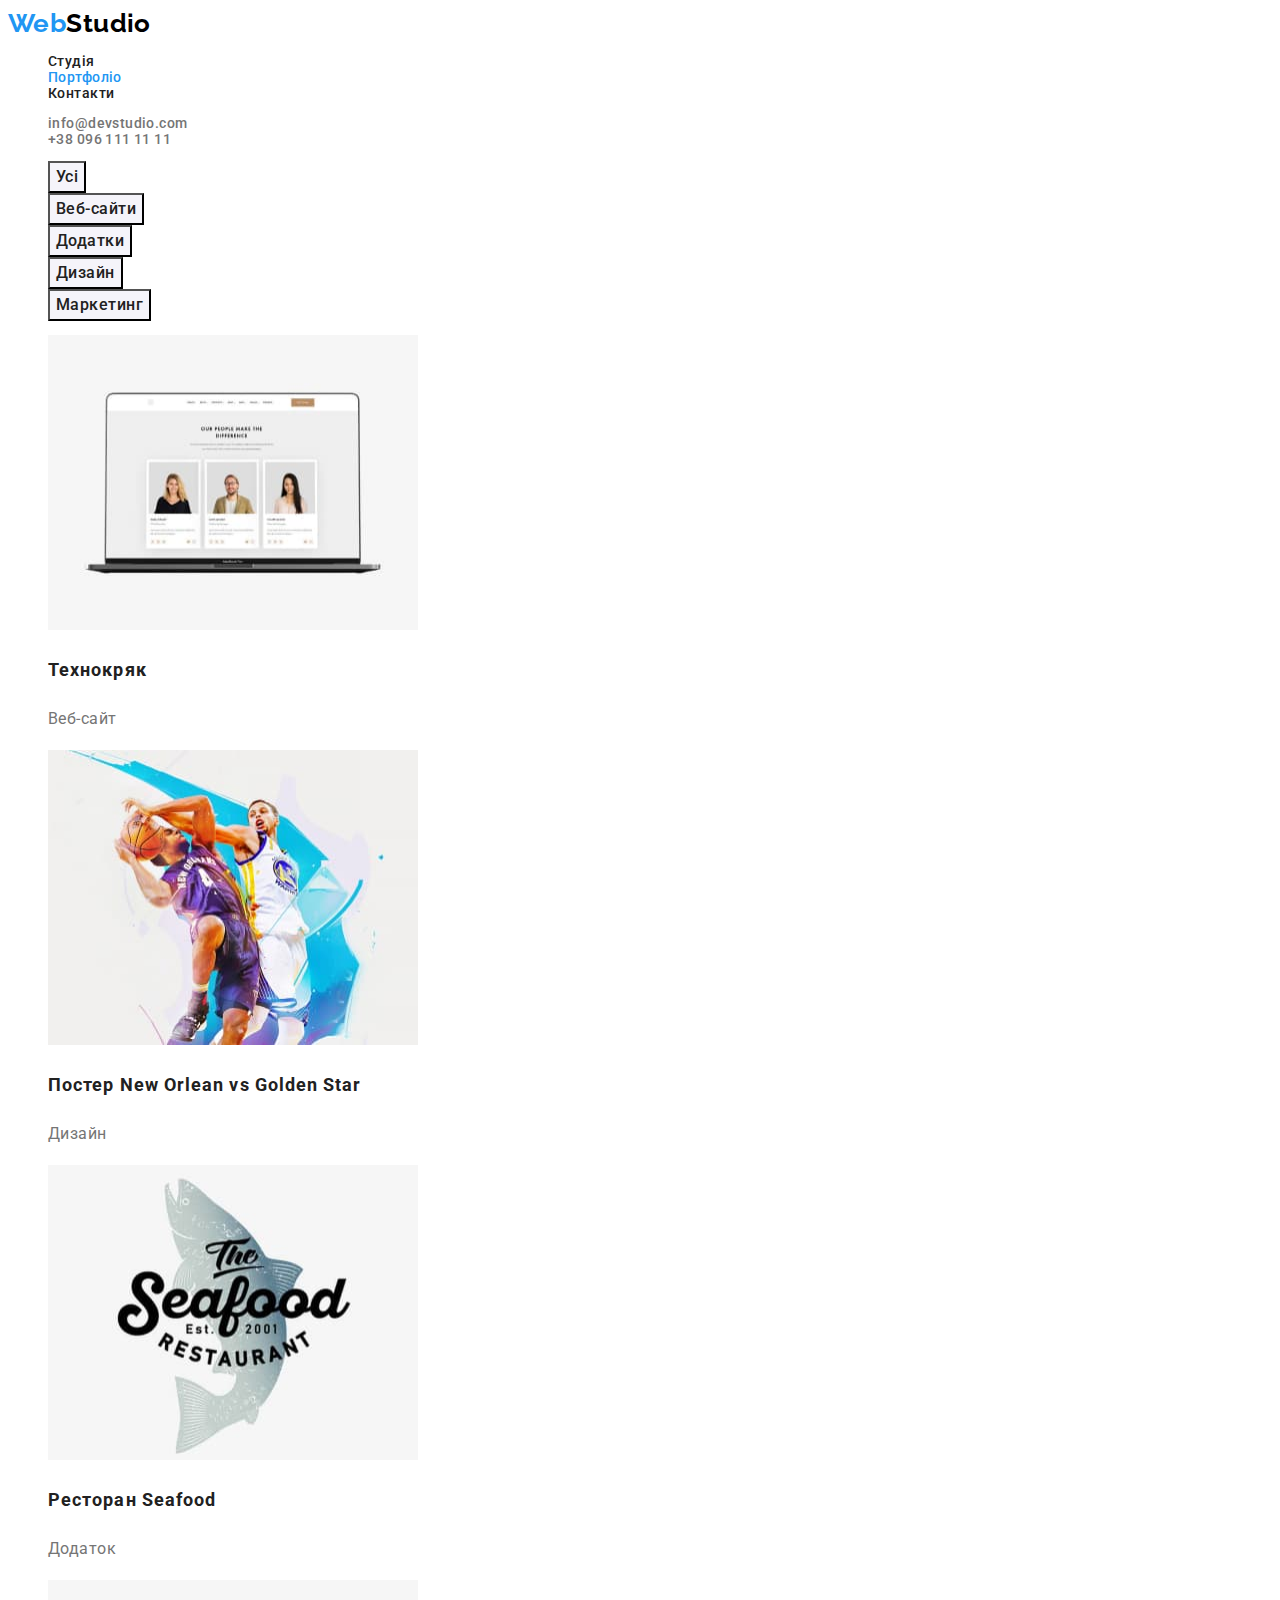
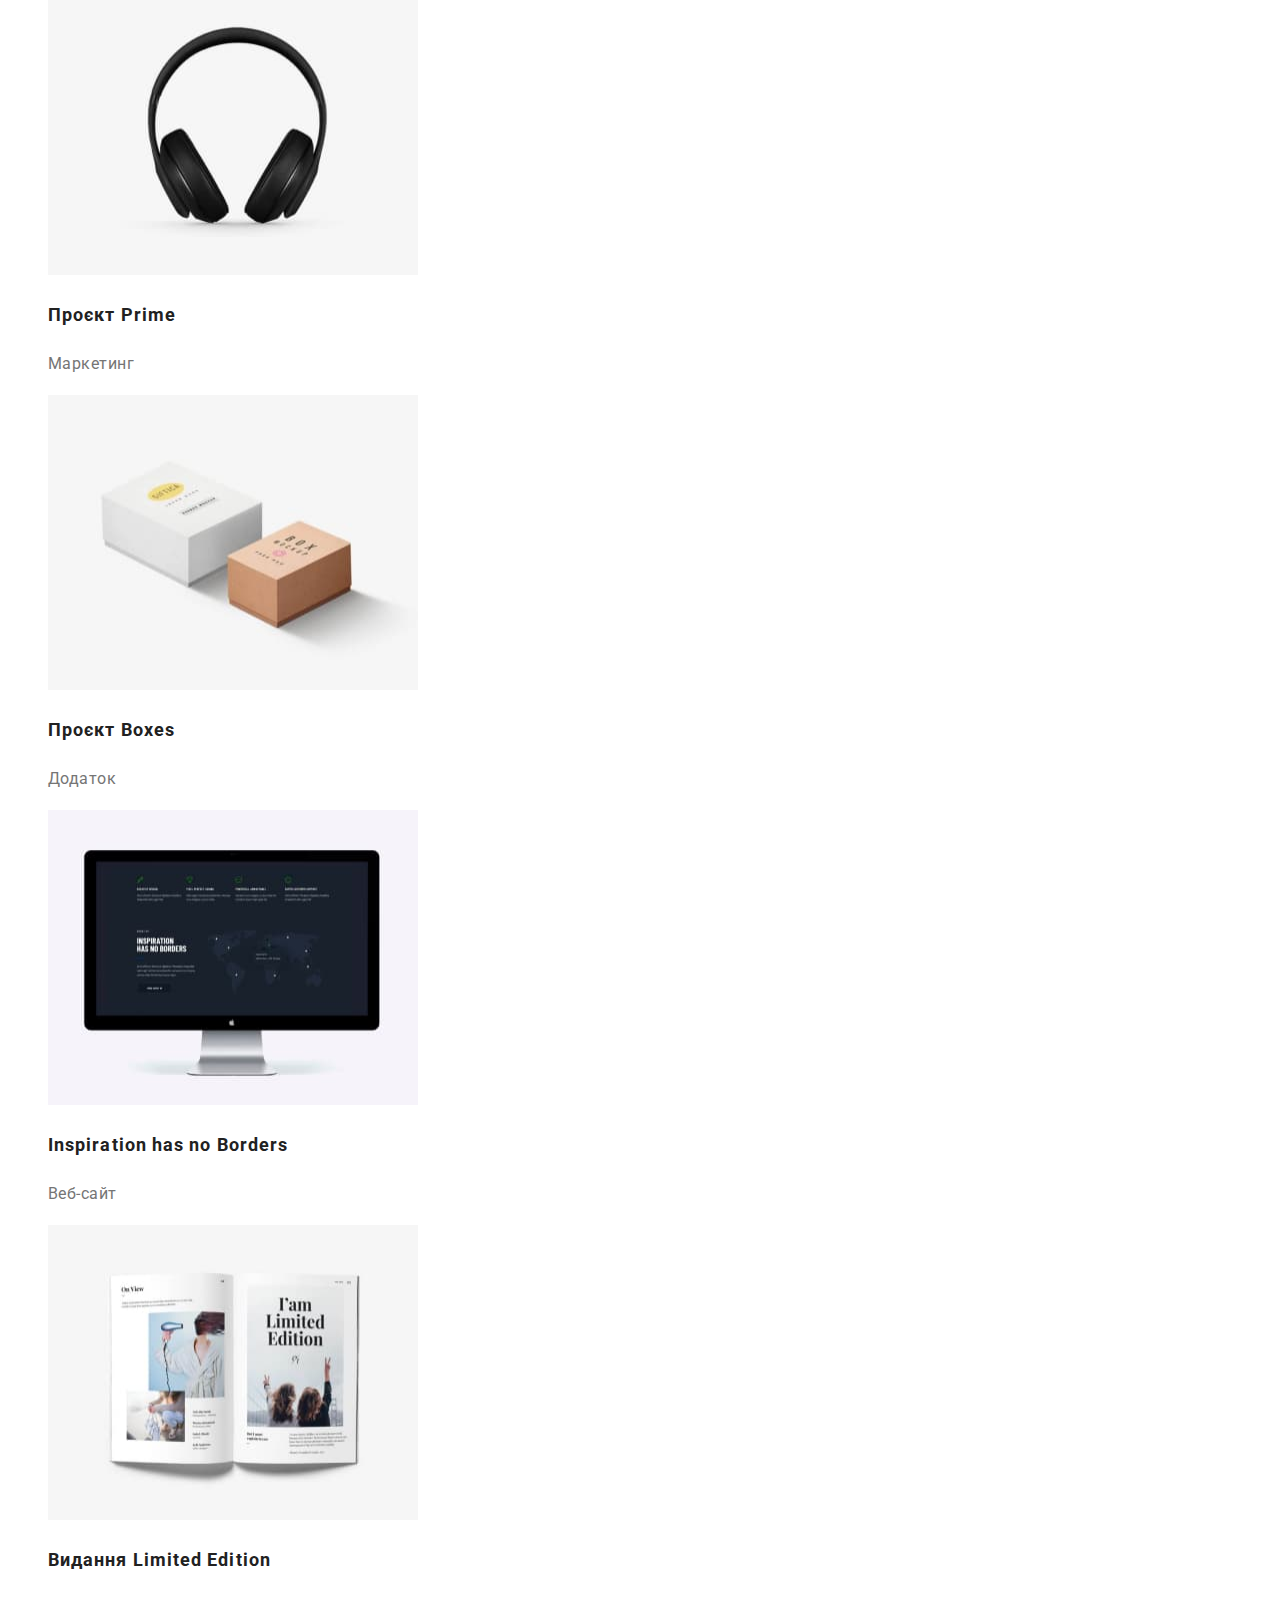
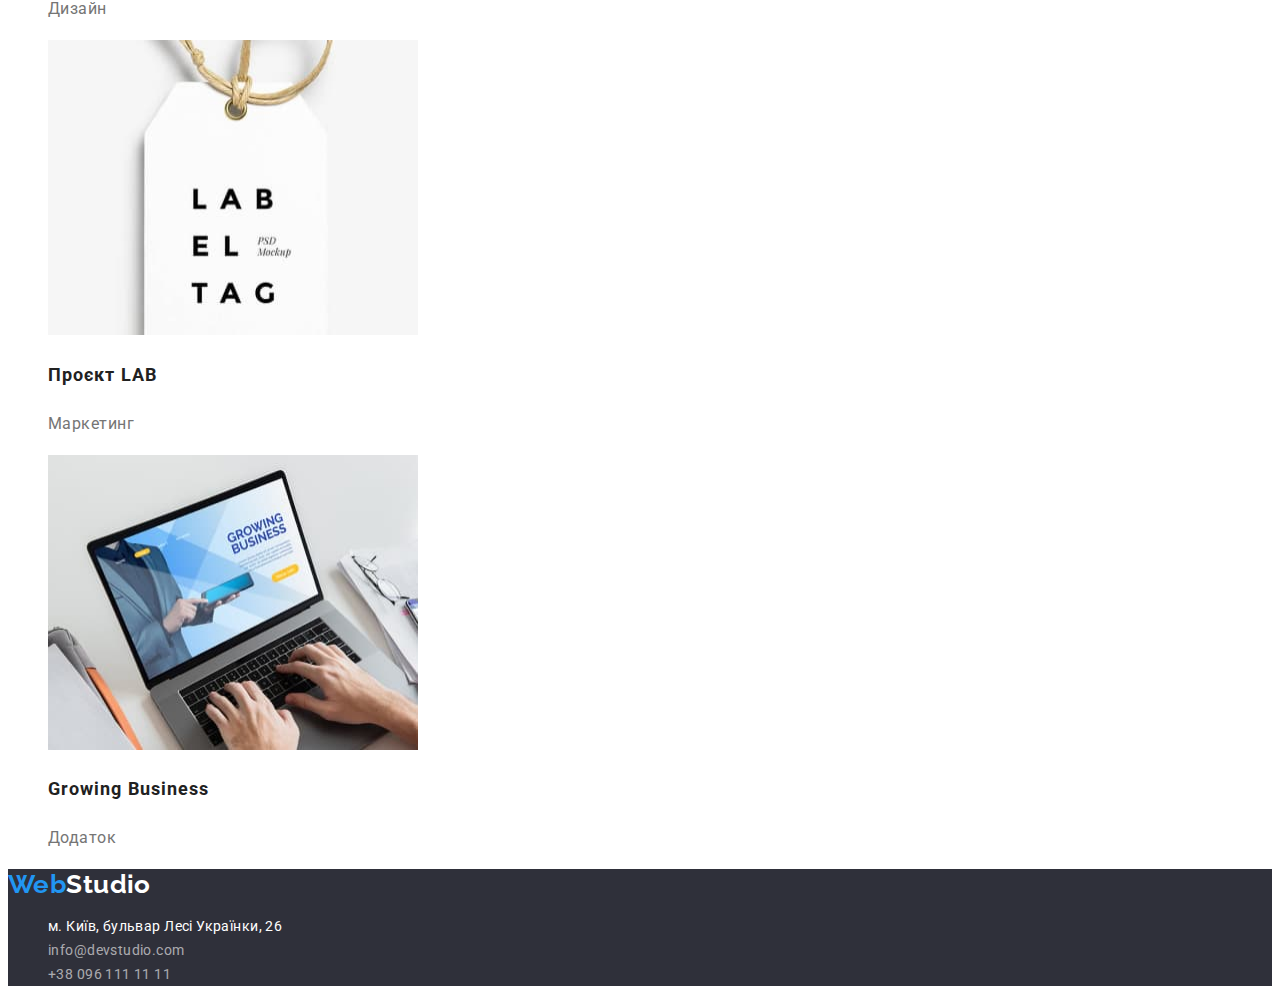
==== portfolio.html @ 183a2298 "Initial commit" ====
<!DOCTYPE html>
<html lang="uk">
  <head>
    <meta charset="UTF-8" />
    <meta http-equiv="X-UA-Compatible" content="IE=edge" />
    <meta name="viewport" content="width=device-width, initial-scale=1.0" />
    <meta name="description" content="Best ukrainian Web Studio" />
    <title lang="en">Portfolio</title>
    <!-- Fonts begin-->
    <link rel="preconnect" href="https://fonts.googleapis.com" />
    <link rel="preconnect" href="https://fonts.gstatic.com" crossorigin />
    <link
      href="https://fonts.googleapis.com/css2?family=Raleway:wght@700&family=Roboto:wght@400;500;700;900&display=swap"
      rel="stylesheet"
    />
    <!-- Fonts end -->
    <link rel="stylesheet" href="./css/styles.css" />
  </head>
  <body class="page-studio">
    <header class="header">
      <nav class="main-nav">
        <a class="logo" href="./index.html" lang="en"
          ><span class="logo-part-1">Web</span>Studio</a
        >
        <ul class="list">
          <li class="list-item">
            <a class="link" href="./index.html">Студія</a>
          </li>
          <li class="list-item current">
            <a class="link" href="./portfolio.html">Портфоліо</a>
          </li>
          <li class="list-item"><a class="link" href="">Контакти</a></li>
        </ul>
      </nav>
      <ul class="list">
        <li class="list-item">
          <a class="link contacts" href="mailto:info@devstudio.com" lang="en"
            >info@devstudio.com</a
          >
        </li>
        <li class="list-item">
          <a class="link contacts" href="tel:+380961111111"
            >+38 096 111 11 11</a
          >
        </li>
      </ul>
    </header>
    <main>
      <!--Portfolio-->
      <section class="section">
        <h1 class="portfolio-title">Наші роботи</h1>
        <ul class="list">
          <li class="list-item">
            <button class="btn" type="button">Усі</button>
          </li>
          <li class="list-item">
            <button class="btn" type="button">Веб-сайти</button>
          </li>
          <li class="list-item">
            <button class="btn" type="button">Додатки</button>
          </li>
          <li class="list-item">
            <button class="btn" type="button">Дизайн</button>
          </li>
          <li class="list-item">
            <button class="btn" type="button">Маркетинг</button>
          </li>
        </ul>
        <ul class="list">
          <li class="list-item">
            <img
              class="image"
              src="./images/portfolio-img/portfolio-img-1.jpg"
              alt="Website screen"
              width="370"
              height="295"
            />
            <h2 class="image-title">Технокряк</h2>
            <p class="image-desc">Веб-сайт</p>
          </li>
          <li class="list-item">
            <img
              class="image"
              src="./images/portfolio-img/portfolio-img-2.jpg"
              alt="Poster screen"
              width="370"
              height="295"
            />
            <h2 class="image-title">Постер New Orlean vs Golden Star</h2>
            <p class="image-desc">Дизайн</p>
          </li>
          <li class="list-item">
            <img
              class="image"
              src="./images/portfolio-img/portfolio-img-3.jpg"
              alt="Application screen"
              width="370"
              height="295"
            />
            <h2 class="image-title">Ресторан Seafood</h2>
            <p class="image-desc">Додаток</p>
          </li>
          <li class="list-item">
            <img
              class="image"
              src="./images/portfolio-img/portfolio-img-4.jpg"
              alt="Marketing project"
              width="370"
              height="295"
            />
            <h2 class="image-title">Проєкт Prime</h2>
            <p class="image-desc">Маркетинг</p>
          </li>
          <li class="list-item">
            <img
              class="image"
              src="./images/portfolio-img/portfolio-img-5.jpg"
              alt="Application screen"
              width="370"
              height="295"
            />
            <h2 class="image-title">Проєкт Boxes</h2>
            <p class="image-desc">Додаток</p>
          </li>
          <li class="list-item">
            <img
              class="image"
              src="./images/portfolio-img/portfolio-img-6.jpg"
              alt="Website screen"
              width="370"
              height="295"
            />
            <h2 class="image-title">Inspiration has no Borders</h2>
            <p class="image-desc">Веб-сайт</p>
          </li>
          <li class="list-item">
            <img
              class="image"
              src="./images/portfolio-img/portfolio-img-7.jpg"
              alt="Poster screen"
              width="370"
              height="295"
            />
            <h2 class="image-title">Видання Limited Edition</h2>
            <p class="image-desc">Дизайн</p>
          </li>
          <li class="list-item">
            <img
              class="image"
              src="./images/portfolio-img/portfolio-img-8.jpg"
              alt="Marketing project"
              width="370"
              height="295"
            />
            <h2 class="image-title">Проєкт LAB</h2>
            <p class="image-desc">Маркетинг</p>
          </li>
          <li class="list-item">
            <img
              class="image"
              src="./images/portfolio-img/portfolio-img-9.jpg"
              alt="Application screen"
              width="370"
              height="295"
            />
            <h2 class="image-title">Growing Business</h2>
            <p class="image-desc">Додаток</p>
          </li>
        </ul>
      </section>
    </main>
    <!-- Footer -->
    <footer class="footer">
      <a class="footer logo" href="./index.html" lang="en"
        ><span class="logo-part-1">Web</span>Studio</a
      >
      <address class="address">
        <ul class="list">
          <li class="list-item">
            <a
              class="link map"
              href="https://goo.gl/maps/CvRqp5zj1Loa8sqB6"
              target="_blank"
              rel="noopener noreferrer"
              >м. Київ, бульвар Лесі Українки, 26
            </a>
          </li>
          <li class="list-item">
            <a class="link" href="mailto:info@devstudio.com" lang="en"
              >info@devstudio.com</a
            >
          </li>
          <li class="list-item">
            <a class="link" href="tel:+380961111111">+38 096 111 11 11</a>
          </li>
        </ul>
      </address>
    </footer>
  </body>
</html>
---- css/styles.css ----
:root {
    /* Fonts */
    --main-font: Roboto, sans-serif;
    --secondary-font: Raleway, sans-serif;
    /* Text colors */
    --main-txt-cl: #212121;
    --accent-txt-cl: #2196F3;
    --logo-main-txt-cl: #000000;
    --grey-txt-cl: #757575;
    --grey-txt-cl-60: rgba(255, 255, 255, 0.6);
    --light-txt-cl: #FFFFFF;
    /* Background colors */
    --main-bcg-cl: #FFFFFF;
    --btn-bcg-cl: #2196F3;
    --black-bcg-cl: #2F303A;
    --light-bcg-cl: #F5F4FA;
    /* Others */
}

.page-studio {
    font-family: var(--main-font);
    font-size: 14px;
    line-height: calc(24 / 14);
    letter-spacing: 0.03em;
    color: var(--main-txt-cl);
    background-color: var(--main-bcg-cl);
}

.link {
    text-decoration: none;
    color: currentColor;
}

.list {
    list-style: none;
}

/* Header */

/* Logo */

.logo {
    font-family: var(--secondary-font);
    font-weight: 700;
    font-size: 26px;
    line-height: calc(31 / 26);
    color:var(--logo-main-txt-cl);
    text-decoration: inherit;
}

.logo-part-1 {
    color:var(--accent-txt-cl);
}

/* Pages list */

.header .list {
    font-weight: 500;
    line-height: calc(16 / 14);
}

.list-item.current {
    color: var(--accent-txt-cl);
}

.link:hover,
.link:focus {
    color: var(--accent-txt-cl);
}

/* Contacts */

.contacts {
    font-weight: 500;
    line-height: calc(16 / 14);
    color: var(--grey-txt-cl);
}

/* Main */

/* Head */

.head {
    background-color: var(--black-bcg-cl);
}

.head-title {
    font-weight: 900;
    font-size: 44px;
    line-height: calc(60 / 44);
    letter-spacing: 0.06em;
    text-transform: uppercase;
    color: var(--light-txt-cl);
}

.head .btn {
    font-family: inherit;
    font-weight: 700;
    font-size: 16px;
    line-height: calc(30 / 16);
    letter-spacing: 0.06em;
    color:var(--light-txt-cl);
    background-color:var(--btn-bcg-cl);
    cursor: pointer;
}
/* Our features */
.portfolio-title,
.features-title.visually-hidden {
    position: absolute;
    white-space: nowrap;
    width: 1px;
    height: 1px;
    overflow: hidden;
    border: 0;
    padding: 0;
    clip: rect(0 0 0 0);
    clip-path: inset(50%);
    margin: -1px;
}

.features-subtitle {
    font-size: 14px;
    font-weight: 700;
    line-height: calc(16 / 14);
    text-transform: uppercase;
}

.features-desc {
     color: var(--grey-txt-cl);
}

/* What we are doing */

.what-doing-title {
        font-weight: 700;
        font-size: 36px;
        line-height: calc(42 / 36);
        letter-spacing: 0.03em;
}

/* Our team */

.team {
    background-color:var(--light-bcg-cl);
}

.team-title {
    font-weight: 700;
    font-size: 36px;
    line-height: calc(42 / 36);
    letter-spacing: 0.03em;
}

.team-subtitle {
    font-weight: 500;
    font-size: 16px;
    line-height: calc(19 / 16);
    letter-spacing: 0.03em;
}

.team-desc {
    font-size: 16px;
    line-height: calc(19 / 16);
    letter-spacing: 0.03em;
    color:var(--grey-txt-cl);
}

/* Footer */

.footer {
    background-color: var(--black-bcg-cl);
}

.footer.logo {
    color: var(--light-txt-cl);
}

.address {
    font-style: inherit;
}

.address .list {
color: var(--grey-txt-cl-60);
}

.map {
    color: var(--light-txt-cl);
}

.address .link:hover,
.address .link:focus {
    color: var(--accent-txt-cl);
}

/* Portfolio */

.section .btn {
    font-family: var(--main-font);
    font-weight: 500;
    font-size: 16px;
    line-height: calc(26 / 16);
    letter-spacing: 0.03em;
    color: var(--main-txt-cl);
    background-color: var(--light-bcg-cl);
    cursor: pointer;
}

.section .btn:hover,
.section .btn:focus {
    color: var(--light-txt-cl);
    background-color: var(--btn-bcg-cl);
}

.image-title {
    font-weight: 700;
    font-size: 18px;
    line-height: calc(36 / 18);
    letter-spacing: 0.06em;
}

.image-desc {
    font-size: 16px;
    line-height: calc(30 / 16);
    letter-spacing: 0.03em;
     color: var(--grey-txt-cl);
}
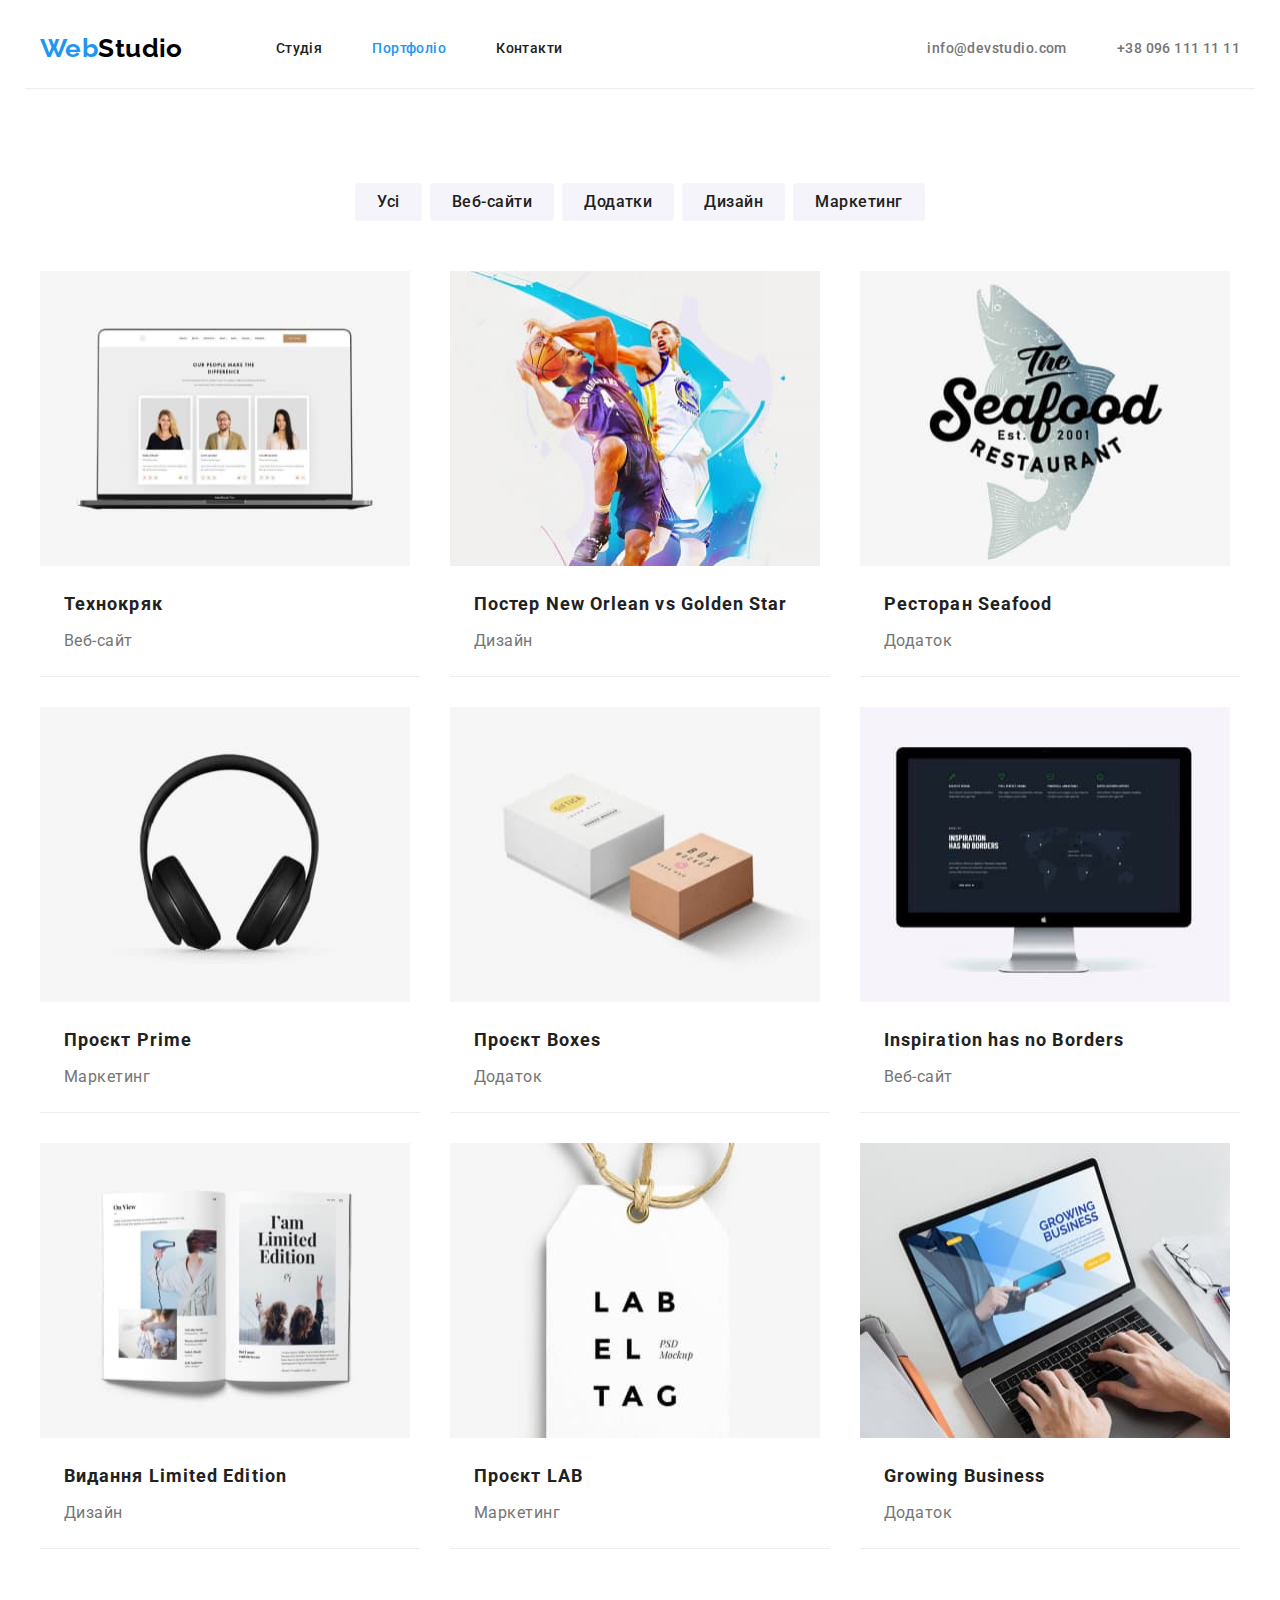
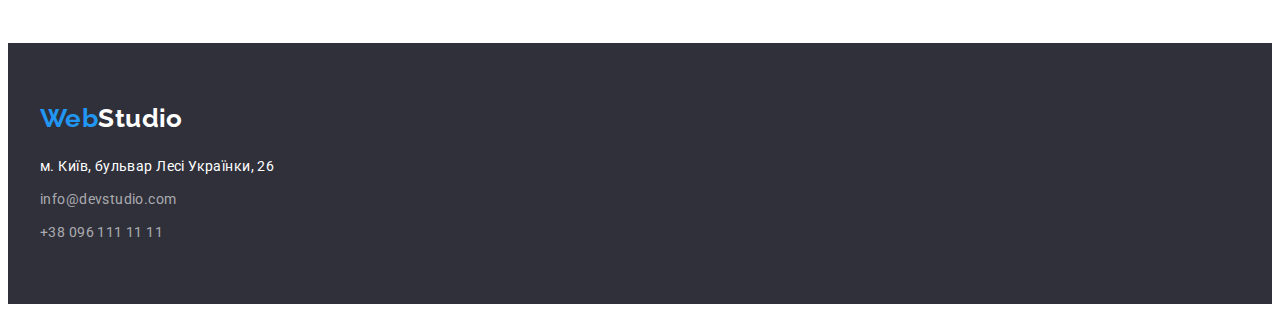
==== commit c99ef142: "Add flexboxes and boxes" ====
--- a/portfolio.html
+++ b/portfolio.html
@@ -6,30 +6,33 @@
     <meta name="viewport" content="width=device-width, initial-scale=1.0" />
     <meta name="description" content="Best ukrainian Web Studio" />
     <title lang="en">Portfolio</title>
-    <!-- Fonts begin-->
+    <!-- Fonts-->
     <link rel="preconnect" href="https://fonts.googleapis.com" />
     <link rel="preconnect" href="https://fonts.gstatic.com" crossorigin />
     <link
       href="https://fonts.googleapis.com/css2?family=Raleway:wght@700&family=Roboto:wght@400;500;700;900&display=swap"
       rel="stylesheet"
     />
-    <!-- Fonts end -->
+    <!-- Modern normalize -->
+    <link rel="stylesheet" href="https://cdnjs.cloudflare.com/ajax/libs/modern-normalize/1.1.0/modern-normalize.min.css"
+      integrity="sha512-wpPYUAdjBVSE4KJnH1VR1HeZfpl1ub8YT/NKx4PuQ5NmX2tKuGu6U/JRp5y+Y8XG2tV+wKQpNHVUX03MfMFn9Q=="
+      crossorigin="anonymous" referrerpolicy="no-referrer" />
+    <!-- Custom styles -->
     <link rel="stylesheet" href="./css/styles.css" />
   </head>
   <body class="page-studio">
     <header class="header">
+      <div class="container header-container">
+      <a class="logo" href="./index.html" lang="en"><span class="logo-part-1">Web</span>Studio</a>
       <nav class="main-nav">
-        <a class="logo" href="./index.html" lang="en"
-          ><span class="logo-part-1">Web</span>Studio</a
-        >
         <ul class="list">
           <li class="list-item">
-            <a class="link" href="./index.html">Студія</a>
+            <a class="main-nav-link link" href="./index.html">Студія</a>
           </li>
           <li class="list-item current">
-            <a class="link" href="./portfolio.html">Портфоліо</a>
-          </li>
-          <li class="list-item"><a class="link" href="">Контакти</a></li>
+            <a class="main-nav-link link" href="./portfolio.html">Портфоліо</a>
+          </li>
+          <li class="list-item"><a class="main-nav-link link" href="">Контакти</a></li>
         </ul>
       </nav>
       <ul class="list">
@@ -44,12 +47,14 @@
           >
         </li>
       </ul>
+      </div>
     </header>
     <main>
       <!--Portfolio-->
-      <section class="section">
+      <section class="section portfolio">
+        <div class="container portfolio-section">
         <h1 class="portfolio-title">Наші роботи</h1>
-        <ul class="list">
+        <ul class="list filter">
           <li class="list-item">
             <button class="btn" type="button">Усі</button>
           </li>
@@ -66,114 +71,132 @@
             <button class="btn" type="button">Маркетинг</button>
           </li>
         </ul>
-        <ul class="list">
-          <li class="list-item">
-            <img
-              class="image"
+        <ul class="list portfolio-list">
+          <li class="list-item portfolio-item">
+            <img
+              class="image-portfolio"
               src="./images/portfolio-img/portfolio-img-1.jpg"
               alt="Website screen"
               width="370"
               height="295"
             />
+            <div class="img-descr">
             <h2 class="image-title">Технокряк</h2>
             <p class="image-desc">Веб-сайт</p>
-          </li>
-          <li class="list-item">
-            <img
-              class="image"
+            </div>
+          </li>
+          <li class="list-item portfolio-item">
+            <img
+              class="image-portfolio"
               src="./images/portfolio-img/portfolio-img-2.jpg"
               alt="Poster screen"
               width="370"
               height="295"
             />
+            <div class="img-descr">
             <h2 class="image-title">Постер New Orlean vs Golden Star</h2>
             <p class="image-desc">Дизайн</p>
-          </li>
-          <li class="list-item">
-            <img
-              class="image"
+            </div>
+          </li>
+          <li class="list-item portfolio-item">
+            <img
+              class="image-portfolio"
               src="./images/portfolio-img/portfolio-img-3.jpg"
               alt="Application screen"
               width="370"
               height="295"
             />
+            <div class="img-descr">
             <h2 class="image-title">Ресторан Seafood</h2>
             <p class="image-desc">Додаток</p>
-          </li>
-          <li class="list-item">
-            <img
-              class="image"
+            </div>
+          </li>
+          <li class="list-item portfolio-item">
+            <img
+              class="image-portfolio"
               src="./images/portfolio-img/portfolio-img-4.jpg"
               alt="Marketing project"
               width="370"
               height="295"
             />
+            <div class="img-descr">
             <h2 class="image-title">Проєкт Prime</h2>
             <p class="image-desc">Маркетинг</p>
-          </li>
-          <li class="list-item">
-            <img
-              class="image"
+            </div>
+          </li>
+          <li class="list-item portfolio-item">
+            <img
+              class="image-portfolio"
               src="./images/portfolio-img/portfolio-img-5.jpg"
               alt="Application screen"
               width="370"
               height="295"
             />
+            <div class="img-descr">
             <h2 class="image-title">Проєкт Boxes</h2>
             <p class="image-desc">Додаток</p>
-          </li>
-          <li class="list-item">
-            <img
-              class="image"
+            </div>
+          </li>
+          <li class="list-item portfolio-item">
+            <img
+              class="image-portfolio"
               src="./images/portfolio-img/portfolio-img-6.jpg"
               alt="Website screen"
               width="370"
               height="295"
             />
+            <div class="img-descr">
             <h2 class="image-title">Inspiration has no Borders</h2>
             <p class="image-desc">Веб-сайт</p>
-          </li>
-          <li class="list-item">
-            <img
-              class="image"
+            </div>
+          </li>
+          <li class="list-item portfolio-item">
+            <img
+              class="image-portfolio"
               src="./images/portfolio-img/portfolio-img-7.jpg"
               alt="Poster screen"
               width="370"
               height="295"
             />
+            <div class="img-descr">
             <h2 class="image-title">Видання Limited Edition</h2>
             <p class="image-desc">Дизайн</p>
-          </li>
-          <li class="list-item">
-            <img
-              class="image"
+            </div>
+          </li>
+          <li class="list-item portfolio-item">
+            <img
+              class="image-portfolio"
               src="./images/portfolio-img/portfolio-img-8.jpg"
               alt="Marketing project"
               width="370"
               height="295"
             />
+            <div class="img-descr">
             <h2 class="image-title">Проєкт LAB</h2>
             <p class="image-desc">Маркетинг</p>
-          </li>
-          <li class="list-item">
-            <img
-              class="image"
+            </div>
+          </li>
+          <li class="list-item portfolio-item">
+            <img
+              class="image-portfolio"
               src="./images/portfolio-img/portfolio-img-9.jpg"
               alt="Application screen"
               width="370"
               height="295"
             />
+            <div class="img-descr">
             <h2 class="image-title">Growing Business</h2>
             <p class="image-desc">Додаток</p>
-          </li>
-        </ul>
+            </div>
+          </li>
+        </ul>
+        </div>
       </section>
     </main>
     <!-- Footer -->
     <footer class="footer">
-      <a class="footer logo" href="./index.html" lang="en"
-        ><span class="logo-part-1">Web</span>Studio</a
-      >
+      <div class="container footer-container">
+      <a class="footer logo" href="./index.html" lang="en"><span class="logo-part-1">Web</span>Studio</a>
       <address class="address">
         <ul class="list">
           <li class="list-item">
@@ -195,6 +218,7 @@
           </li>
         </ul>
       </address>
+      </div>
     </footer>
   </body>
 </html>
--- a/css/styles.css
+++ b/css/styles.css
@@ -14,7 +14,12 @@
     --btn-bcg-cl: #2196F3;
     --black-bcg-cl: #2F303A;
     --light-bcg-cl: #F5F4FA;
+    --border-first-cl: #ECECEC;
+    --border-secondary-cl: #EEEEEE;
     /* Others */
+    --btn-radius: 4px;
+    --items: 3;
+    --indent: 30px;
 }
 
 .page-studio {
@@ -26,6 +31,20 @@
     background-color: var(--main-bcg-cl);
 }
 
+h1,
+h2,
+h3,
+h4,
+h5,
+h6,
+p {
+    margin: 0;
+}
+
+img {
+    display: block;
+}
+
 .link {
     text-decoration: none;
     color: currentColor;
@@ -33,28 +52,50 @@
 
 .list {
     list-style: none;
+    margin: 0;
+    padding: 0;
+}
+
+.container {
+    width: 1200px;
+    padding-left: 15px;
+    padding-right: 15px;
+    margin-left: auto;
+    margin-right: auto;
 }
 
 /* Header */
+.header-container {
+    display: flex;
+    align-items: center;
+    border-bottom: 1px solid var(--border-first-cl);
+}
 
 /* Logo */
 
 .logo {
+    margin-right: 93px;
     font-family: var(--secondary-font);
     font-weight: 700;
     font-size: 26px;
     line-height: calc(31 / 26);
-    color:var(--logo-main-txt-cl);
+    color: var(--logo-main-txt-cl);
     text-decoration: inherit;
 }
 
 .logo-part-1 {
-    color:var(--accent-txt-cl);
+    color: var(--accent-txt-cl);
 }
 
 /* Pages list */
 
+.main-nav {
+    margin-right: auto;
+}
+
 .header .list {
+    display: flex;
+    gap: 50px;
     font-weight: 500;
     line-height: calc(16 / 14);
 }
@@ -67,6 +108,14 @@
 .link:focus {
     color: var(--accent-txt-cl);
 }
+
+.main-nav-link {
+    padding-top: 32px;
+    padding-bottom: 32px;
+    display: block;
+    align-items: center;
+}
+
 
 /* Contacts */
 
@@ -74,6 +123,10 @@
     font-weight: 500;
     line-height: calc(16 / 14);
     color: var(--grey-txt-cl);
+    padding-top: 32px;
+    padding-bottom: 32px;
+    display: block;
+    align-items: center;
 }
 
 /* Main */
@@ -84,7 +137,17 @@
     background-color: var(--black-bcg-cl);
 }
 
+.head-section {
+    padding-top: 200px;
+    padding-bottom: 200px;
+    text-align: center;
+}
+
 .head-title {
+    width: 696px;
+    margin-bottom: 30px;
+    margin-left: auto;
+    margin-right: auto;
     font-weight: 900;
     font-size: 44px;
     line-height: calc(60 / 44);
@@ -94,16 +157,36 @@
 }
 
 .head .btn {
+    padding: 10px 32px;
+    margin-left: auto;
+    margin-right: auto;
+    border: transparent;
     font-family: inherit;
     font-weight: 700;
     font-size: 16px;
     line-height: calc(30 / 16);
     letter-spacing: 0.06em;
-    color:var(--light-txt-cl);
-    background-color:var(--btn-bcg-cl);
+    color: var(--light-txt-cl);
+    background-color: var(--btn-bcg-cl);
     cursor: pointer;
-}
+    box-shadow: 0px 4px 4px rgba(0, 0, 0, 0.15);
+    border-radius: var(--btn-radius);
+
+}
+
 /* Our features */
+
+.features-section {
+    padding-top: 94px;
+    padding-bottom: 94px;
+    align-items: center;
+}
+
+.features .list {
+    display: flex;
+    gap: 30px;
+}
+
 .portfolio-title,
 .features-title.visually-hidden {
     position: absolute;
@@ -119,6 +202,7 @@
 }
 
 .features-subtitle {
+    margin-bottom: 10px;
     font-size: 14px;
     font-weight: 700;
     line-height: calc(16 / 14);
@@ -126,32 +210,64 @@
 }
 
 .features-desc {
-     color: var(--grey-txt-cl);
+    width: 270px;
+    color: var(--grey-txt-cl);
 }
 
 /* What we are doing */
 
+.what-doing-section {
+    padding-bottom: 94px;
+    align-items: center;
+}
+
+.what-doing .list {
+    display: flex;
+    gap: 30px;
+}
+
 .what-doing-title {
-        font-weight: 700;
-        font-size: 36px;
-        line-height: calc(42 / 36);
-        letter-spacing: 0.03em;
-}
-
-/* Our team */
-
-.team {
-    background-color:var(--light-bcg-cl);
-}
-
-.team-title {
+    text-align: center;
+    margin-bottom: 50px;
     font-weight: 700;
     font-size: 36px;
     line-height: calc(42 / 36);
     letter-spacing: 0.03em;
 }
 
+/* Our team */
+
+.team {
+    background-color: var(--light-bcg-cl);
+}
+
+.team-section {
+    padding-top: 94px;
+    padding-bottom: 94px;
+    align-items: center;
+}
+
+.team-title {
+    text-align: center;
+    margin-bottom: 50px;
+    font-weight: 700;
+    font-size: 36px;
+    line-height: calc(42 / 36);
+    letter-spacing: 0.03em;
+}
+
+.team .list {
+    display: flex;
+    gap: 30px;
+}
+
+.image-team {
+    margin-bottom: 30px;
+}
+
 .team-subtitle {
+    text-align: center;
+    margin-bottom: 10px;
     font-weight: 500;
     font-size: 16px;
     line-height: calc(19 / 16);
@@ -159,10 +275,12 @@
 }
 
 .team-desc {
+    display: block;
+    text-align: center;
     font-size: 16px;
     line-height: calc(19 / 16);
     letter-spacing: 0.03em;
-    color:var(--grey-txt-cl);
+    color: var(--grey-txt-cl);
 }
 
 /* Footer */
@@ -171,8 +289,23 @@
     background-color: var(--black-bcg-cl);
 }
 
+.footer-container {
+    padding-top: 60px;
+    padding-bottom: 60px;
+}
+
 .footer.logo {
+    display: block;
+    margin-bottom: 20px;
     color: var(--light-txt-cl);
+}
+
+.footer .list-item {
+    margin-bottom: 9px;
+}
+
+.footer .list-item:last-child {
+    margin-bottom: 0;
 }
 
 .address {
@@ -180,12 +313,20 @@
 }
 
 .address .list {
-color: var(--grey-txt-cl-60);
-}
+    color: var(--grey-txt-cl-60);
+}
+
+/* .map-item {
+    margin-bottom: 9px;
+} */
 
 .map {
     color: var(--light-txt-cl);
 }
+
+/* .mail-item {
+    margin-bottom: 9px;
+} */
 
 .address .link:hover,
 .address .link:focus {
@@ -194,7 +335,22 @@
 
 /* Portfolio */
 
+.portfolio-section {
+    padding-top: 94px;
+    padding-bottom: 94px;
+}
+
+.filter {
+    display: flex;
+    gap: 8px;
+    justify-content: center;
+    margin-bottom: 50px;
+}
+
+
 .section .btn {
+    padding: 6px 22px;
+    border: transparent;
     font-family: var(--main-font);
     font-weight: 500;
     font-size: 16px;
@@ -203,6 +359,8 @@
     color: var(--main-txt-cl);
     background-color: var(--light-bcg-cl);
     cursor: pointer;
+    background: var(--light-bcg-cl);
+    border-radius: var(--btn-radius);
 }
 
 .section .btn:hover,
@@ -211,16 +369,35 @@
     background-color: var(--btn-bcg-cl);
 }
 
+.portfolio-list {
+    display: flex;
+    flex-wrap: wrap;
+    gap: 30px;
+}
+
+.portfolio-item {
+    flex-basis: calc((100% - var(--indent) * (var(--items) - 1)) / var(--items));
+}
+
+.img-descr {
+    padding-top: 20px;
+    padding-left: 24px;
+    padding-right: 24px;
+    padding-bottom: 20px;
+    border-bottom: 1px solid var(--border-secondary-cl);
+}
+
 .image-title {
     font-weight: 700;
     font-size: 18px;
     line-height: calc(36 / 18);
     letter-spacing: 0.06em;
+    margin-bottom: 4px;
 }
 
 .image-desc {
     font-size: 16px;
     line-height: calc(30 / 16);
     letter-spacing: 0.03em;
-     color: var(--grey-txt-cl);
-}
+    color: var(--grey-txt-cl);
+}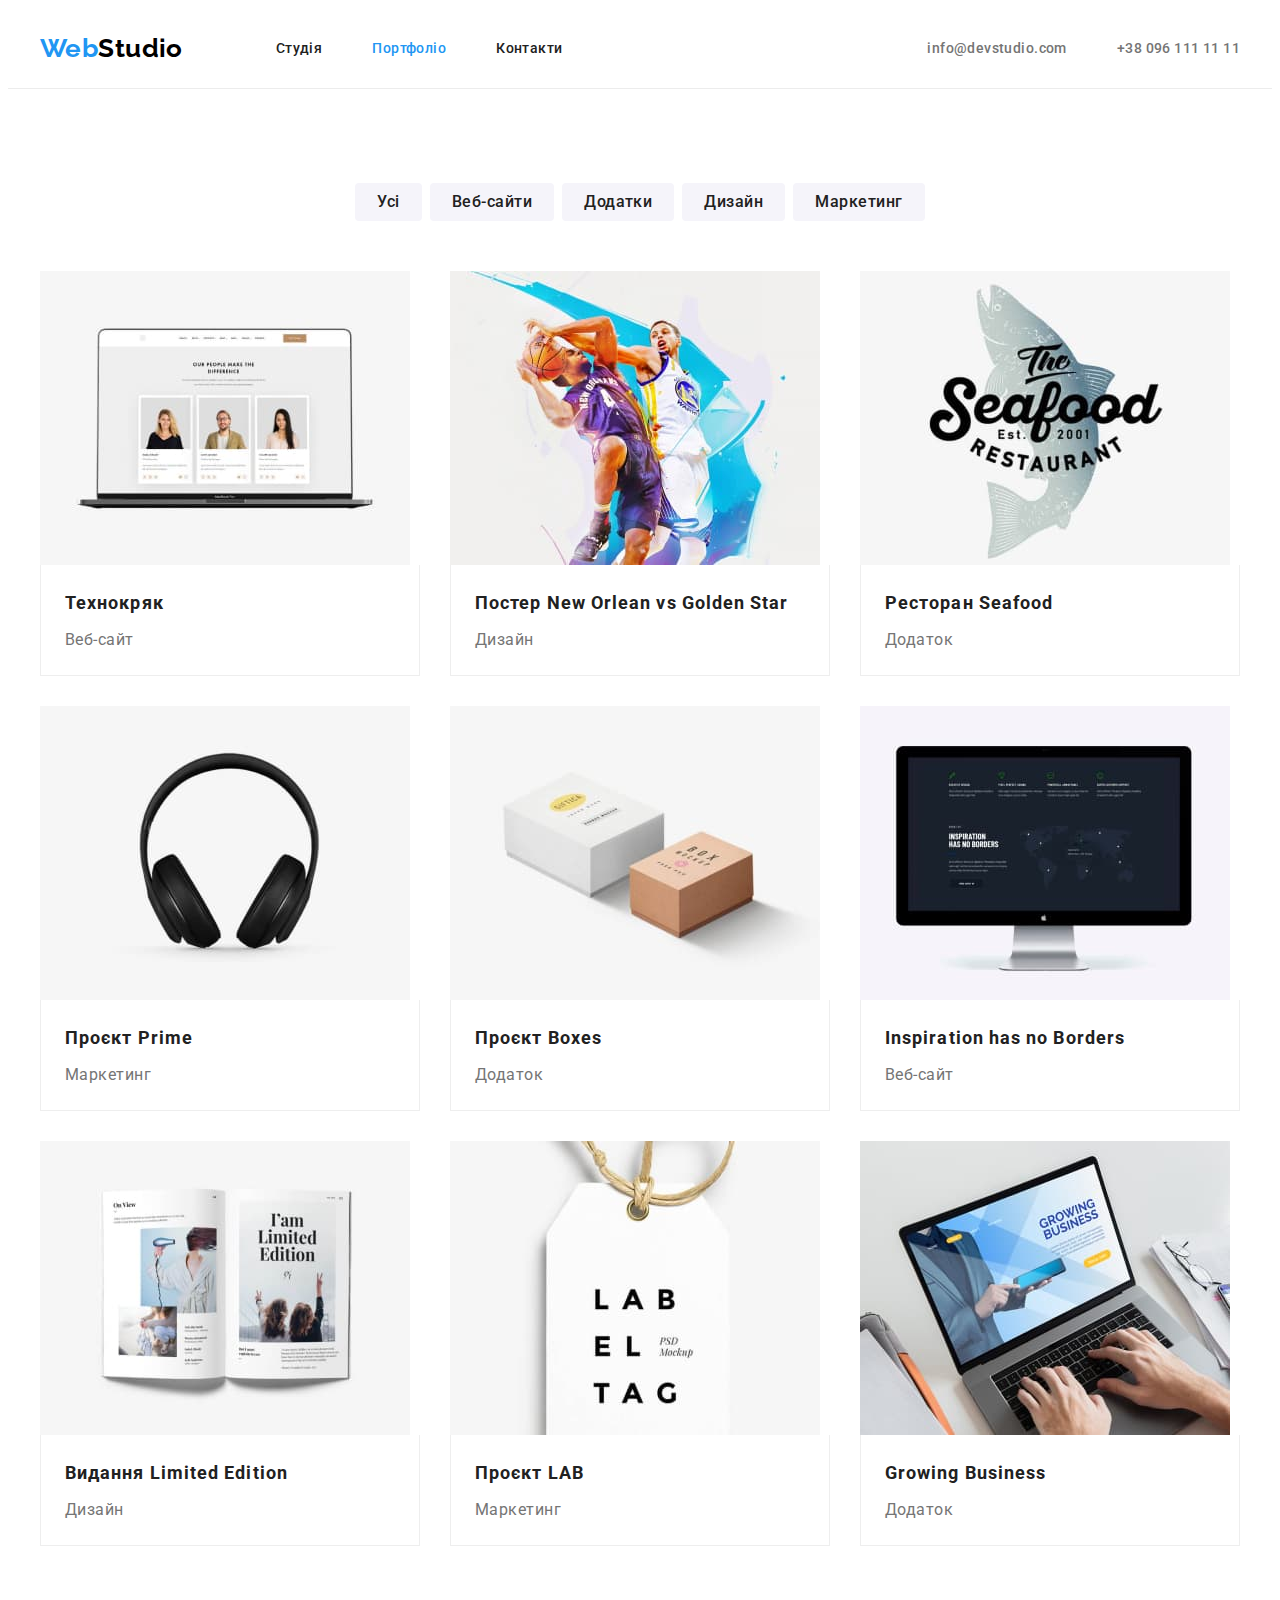
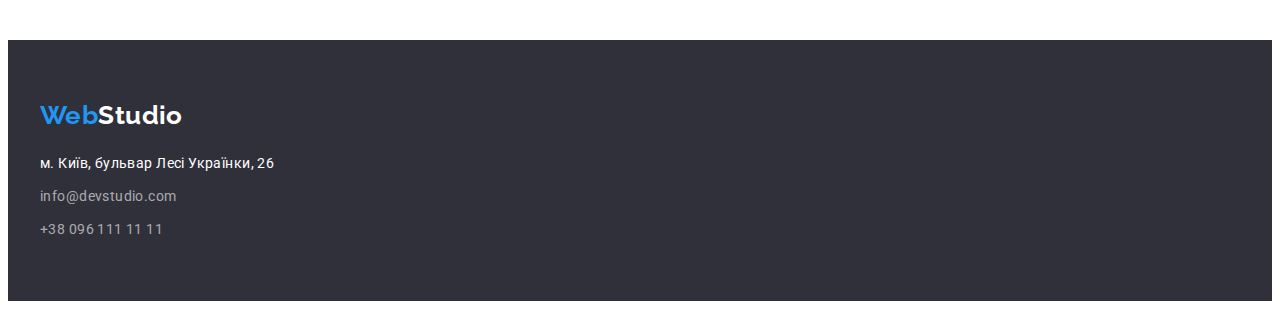
==== commit f1fe90e4: "Errors HW03 have been fixed" ====
--- a/portfolio.html
+++ b/portfolio.html
@@ -22,7 +22,8 @@
   </head>
   <body class="page-studio">
     <header class="header">
-      <div class="container header-container">
+      <div class="container">
+      <div class="header-container">
       <a class="logo" href="./index.html" lang="en"><span class="logo-part-1">Web</span>Studio</a>
       <nav class="main-nav">
         <ul class="list">
@@ -48,11 +49,12 @@
         </li>
       </ul>
       </div>
+      </div>
     </header>
     <main>
       <!--Portfolio-->
       <section class="section portfolio">
-        <div class="container portfolio-section">
+        <div class="container">
         <h1 class="portfolio-title">Наші роботи</h1>
         <ul class="list filter">
           <li class="list-item">
@@ -195,8 +197,8 @@
     </main>
     <!-- Footer -->
     <footer class="footer">
-      <div class="container footer-container">
-      <a class="footer logo" href="./index.html" lang="en"><span class="logo-part-1">Web</span>Studio</a>
+      <div class="container">
+      <a class="footer-logo" href="./index.html" lang="en"><span class="logo-part-1">Web</span>Studio</a>
       <address class="address">
         <ul class="list">
           <li class="list-item">
--- a/css/styles.css
+++ b/css/styles.css
@@ -43,6 +43,8 @@
 
 img {
     display: block;
+    max-width: 100%;
+    height: auto;
 }
 
 .link {
@@ -65,10 +67,14 @@
 }
 
 /* Header */
+
+.header {
+    border-bottom: 1px solid var(--border-first-cl);
+}
+
 .header-container {
     display: flex;
     align-items: center;
-    border-bottom: 1px solid var(--border-first-cl);
 }
 
 /* Logo */
@@ -131,16 +137,18 @@
 
 /* Main */
 
+.section {
+    padding-top: 94px;
+    padding-bottom: 94px;
+}
+
 /* Head */
 
 .head {
-    background-color: var(--black-bcg-cl);
-}
-
-.head-section {
     padding-top: 200px;
     padding-bottom: 200px;
     text-align: center;
+    background-color: var(--black-bcg-cl);
 }
 
 .head-title {
@@ -176,13 +184,7 @@
 
 /* Our features */
 
-.features-section {
-    padding-top: 94px;
-    padding-bottom: 94px;
-    align-items: center;
-}
-
-.features .list {
+.features-list {
     display: flex;
     gap: 30px;
 }
@@ -216,12 +218,11 @@
 
 /* What we are doing */
 
-.what-doing-section {
-    padding-bottom: 94px;
-    align-items: center;
-}
-
-.what-doing .list {
+.what-doing {
+    padding-top: 0;
+}
+
+.what-doing-list {
     display: flex;
     gap: 30px;
 }
@@ -241,12 +242,6 @@
     background-color: var(--light-bcg-cl);
 }
 
-.team-section {
-    padding-top: 94px;
-    padding-bottom: 94px;
-    align-items: center;
-}
-
 .team-title {
     text-align: center;
     margin-bottom: 50px;
@@ -256,17 +251,25 @@
     letter-spacing: 0.03em;
 }
 
-.team .list {
+.team-list {
     display: flex;
     gap: 30px;
 }
 
-.image-team {
-    margin-bottom: 30px;
-}
+.team-list-item {
+    box-shadow: 0px 1px 3px rgba(0, 0, 0, 0.12), 0px 1px 1px rgba(0, 0, 0, 0.14), 0px 2px 1px rgba(0, 0, 0, 0.2);
+    border-bottom-left-radius: var(--btn-radius);
+    border-bottom-right-radius: var(--btn-radius);
+}
+
+.team-description {
+    padding-top: 30px;
+    padding-bottom: 30px;
+    text-align: center;
+}
+
 
 .team-subtitle {
-    text-align: center;
     margin-bottom: 10px;
     font-weight: 500;
     font-size: 16px;
@@ -274,9 +277,7 @@
     letter-spacing: 0.03em;
 }
 
-.team-desc {
-    display: block;
-    text-align: center;
+.team-desc-text {
     font-size: 16px;
     line-height: calc(19 / 16);
     letter-spacing: 0.03em;
@@ -286,15 +287,18 @@
 /* Footer */
 
 .footer {
-    background-color: var(--black-bcg-cl);
-}
-
-.footer-container {
     padding-top: 60px;
     padding-bottom: 60px;
-}
-
-.footer.logo {
+    background-color: var(--black-bcg-cl);
+}
+
+.footer-logo {
+    font-family: var(--secondary-font);
+    font-weight: 700;
+    font-size: 26px;
+    line-height: calc(31 / 26);
+    color: var(--logo-main-txt-cl);
+    text-decoration: inherit;
     display: block;
     margin-bottom: 20px;
     color: var(--light-txt-cl);
@@ -316,17 +320,10 @@
     color: var(--grey-txt-cl-60);
 }
 
-/* .map-item {
-    margin-bottom: 9px;
-} */
 
 .map {
     color: var(--light-txt-cl);
 }
-
-/* .mail-item {
-    margin-bottom: 9px;
-} */
 
 .address .link:hover,
 .address .link:focus {
@@ -334,11 +331,6 @@
 }
 
 /* Portfolio */
-
-.portfolio-section {
-    padding-top: 94px;
-    padding-bottom: 94px;
-}
 
 .filter {
     display: flex;
@@ -385,6 +377,8 @@
     padding-right: 24px;
     padding-bottom: 20px;
     border-bottom: 1px solid var(--border-secondary-cl);
+    border-left: 1px solid var(--border-secondary-cl);
+    border-right: 1px solid var(--border-secondary-cl);
 }
 
 .image-title {
